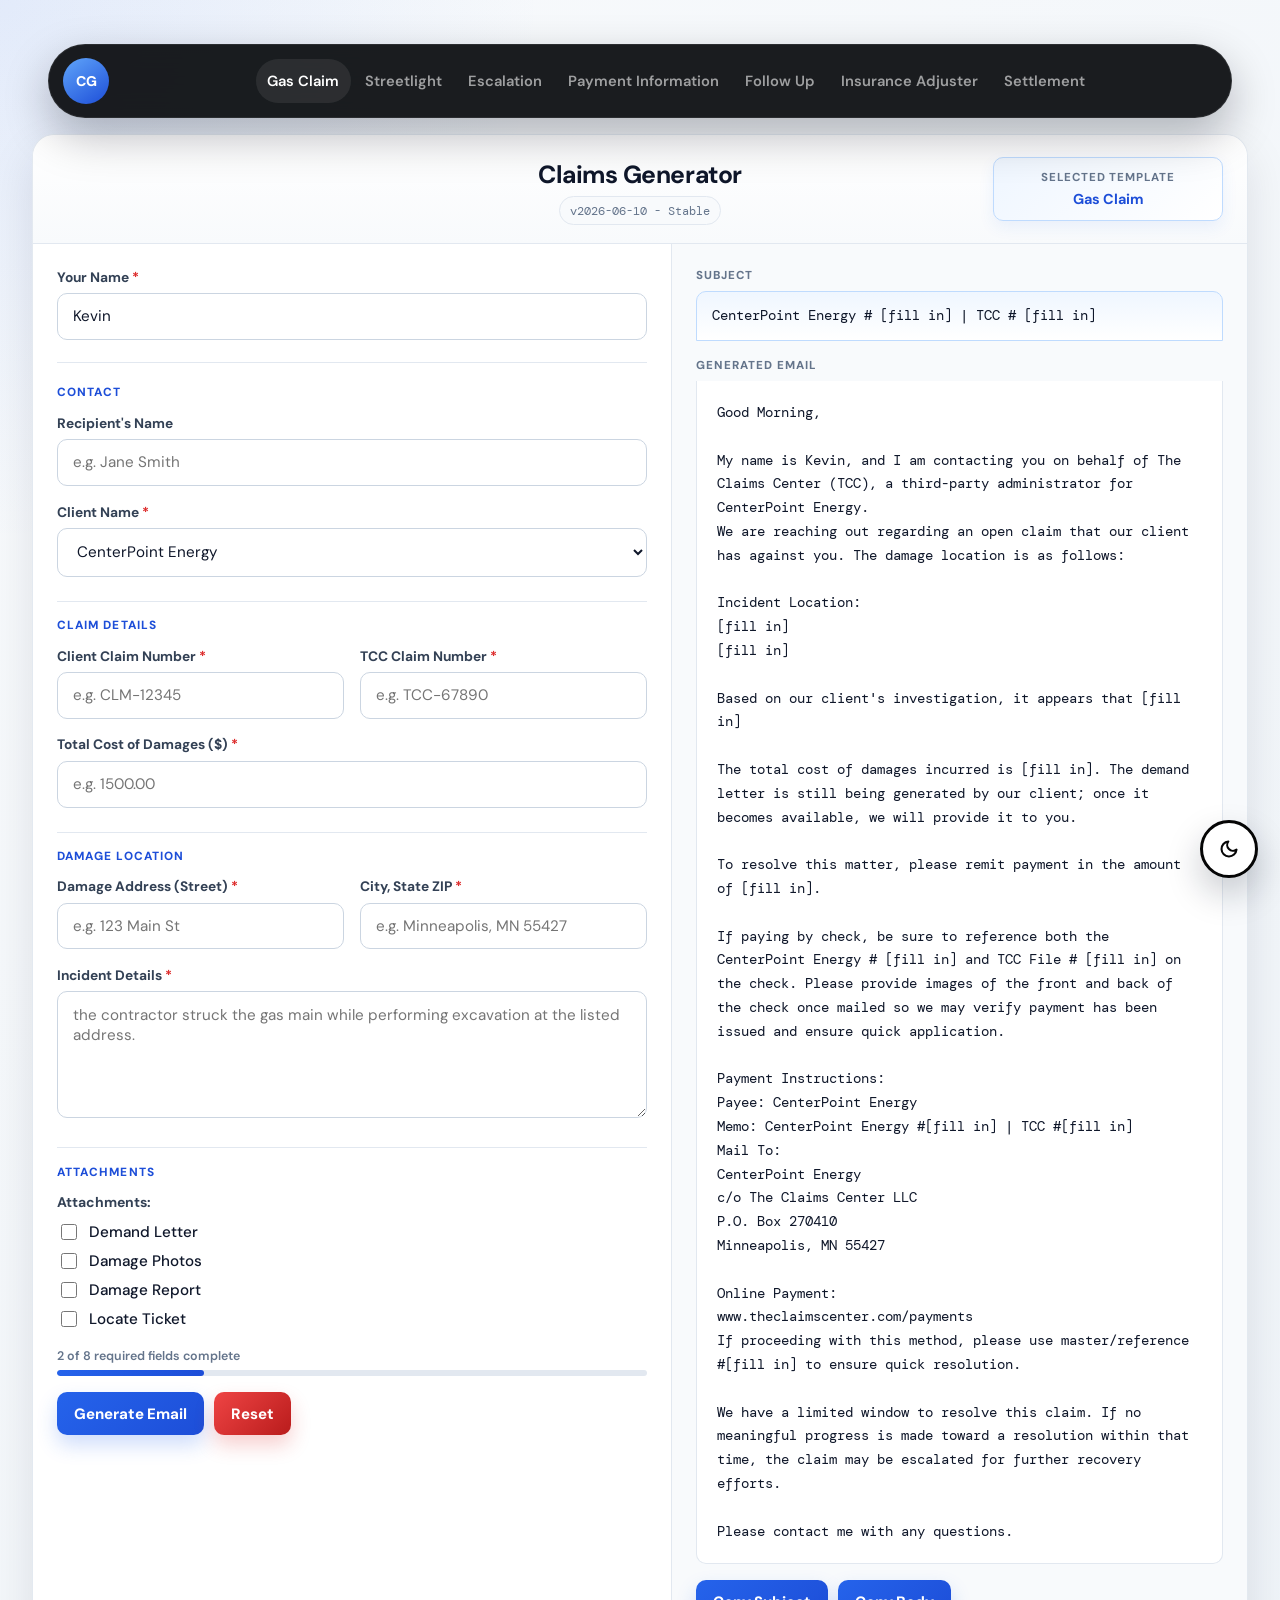
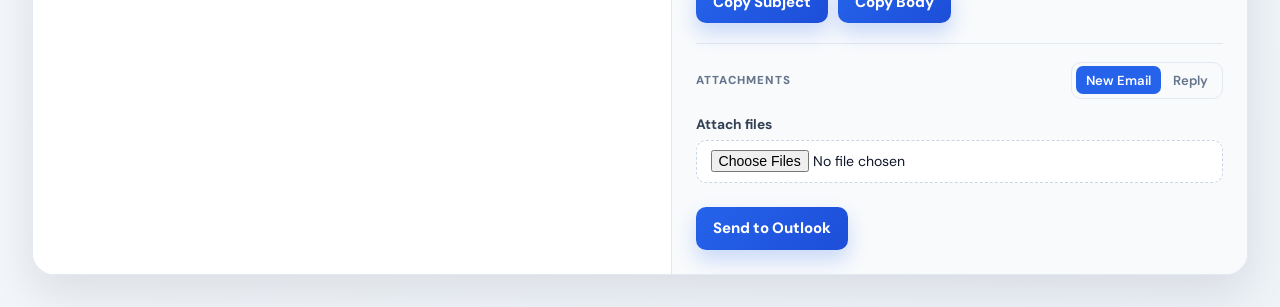
==== index.html @ bf996848 "Bump version to v2026-06-10 - Stable Co-Authored-By: Claude Sonnet 4.6 <noreply@anthropic.com>" ====
<!DOCTYPE html>
<html lang="en">
<head>
  <meta charset="UTF-8" />
  <meta name="viewport" content="width=device-width, initial-scale=1" />
  <title>Claim Generator</title>
  <link rel="preconnect" href="https://fonts.googleapis.com">
  <link rel="preconnect" href="https://fonts.gstatic.com" crossorigin>
  <link href="https://fonts.googleapis.com/css2?family=DM+Sans:wght@400;500;600;700;800&family=DM+Mono:wght@400;500&display=swap" rel="stylesheet">
  <link rel="stylesheet" href="assets/css/styles.css" />
  <link rel="stylesheet" href="assets/css/topbar.css" />
</head>
<body>
  <div class="topbar-shell">
    <header class="top-taskbar">
      <button type="button" class="topbar-brand" onclick="setClaimTypeFromShortcut('gas')" aria-label="Claims Generator home">
        <span class="brand-mark">CG</span>
      </button>
      <nav class="topbar-nav" aria-label="Primary navigation">
        <button type="button" class="active" onclick="setClaimTypeFromShortcut('gas')">Gas Claim</button>
        <button type="button" onclick="setClaimTypeFromShortcut('streetlight')">Streetlight</button>
        <button type="button" onclick="setClaimTypeFromShortcut('escalation')">Escalation</button>
        <button type="button" onclick="setClaimTypeFromShortcut('payment')">Payment Information</button>
        <button type="button" onclick="setClaimTypeFromShortcut('followup')">Follow Up</button>
        <button type="button" onclick="setClaimTypeFromShortcut('insurance')">Insurance Adjuster</button>
        <button type="button" onclick="setClaimTypeFromShortcut('settlement')">Settlement</button>
      </nav>
    </header>
  </div>

  <div class="shell topbar-layout">
    <div class="container">
      <header class="app-header app-header-centered">
        <div class="header-title-block">
          <h1>Claims Generator</h1>
          <span class="app-version" id="appVersion">v2026-06-10 - Stable</span>
        </div>
        <div class="template-cue header-template-cue" id="selectedTemplateIndicator">
          <span>Selected Template</span>
          <strong>Gas Claim</strong>
        </div>
      </header>

      <main class="workspace" id="claimWorkspace">
        <section class="form-panel">
          <select id="claimType" class="hidden-control" onchange="handleClaimTypeChange()" aria-hidden="true" tabindex="-1">
            <option value="gas">Gas Claim</option>
            <option value="streetlight">Streetlight Claim</option>
            <option value="escalation">Escalation of Claim</option>
            <option value="payment">Payment Information</option>
            <option value="followup">Follow Up</option>
            <option value="insurance">Insurance Adjuster</option>
            <option value="settlement">Settlement Calculator</option>
          </select>

          <div class="section" id="senderSection">
            <label for="senderName">Your Name <span style="color:var(--red)">*</span></label>
            <input type="text" id="senderName" placeholder="e.g. Kevin" />
            <div class="error-msg" id="err-senderName">Required</div>
          </div>

          <hr class="divider" />
          <form id="formContainer" novalidate></form>
          <div id="validationBanner"></div>

          <div id="formProgress" class="form-progress">
            <div class="form-progress-header">
              <span id="formProgressText">0 of 0 required fields complete</span>
            </div>
            <div class="form-progress-track">
              <div id="formProgressBar" class="form-progress-bar"></div>
            </div>
          </div>

          <div class="btn-row">
            <button type="button" class="btn-primary" onclick="generateEmail()">Generate Email</button>
            <button type="button" class="btn-danger" onclick="resetForm()">Reset</button>
          </div>
        </section>

        <section class="preview-panel">
          <div class="preview-sticky" id="outputSection">
            <div class="preview-label">Subject</div>
            <div id="subjectOutput" class="subject-box"><span class="empty-preview">Complete the fields to preview a subject.</span></div>

            <div class="preview-label">Generated Email</div>
            <div id="emailOutput"><span class="empty-preview">Complete the fields to preview the email body.</span></div>
            <div class="btn-row preview-actions">
              <button type="button" class="btn-primary" onclick="copySubject()">Copy Subject</button>
              <button type="button" class="btn-primary" onclick="copyEmail()">Copy Body</button>
              <span class="copy-feedback" id="copyFeedback">Copied!</span>
            </div>

            <!-- Attachments panel -->
            <div class="attachment-panel" id="attachmentPanel">
              <div class="attachment-panel-header">
                <span class="preview-label" style="margin:0">Attachments</span>
                <div class="attachment-mode-toggle" role="group" aria-label="Email mode">
                  <label class="attach-mode-label">
                    <input type="radio" name="emailMode" value="new" checked onchange="handleEmailModeChange()" />
                    New Email
                  </label>
                  <label class="attach-mode-label">
                    <input type="radio" name="emailMode" value="reply" onchange="handleEmailModeChange()" />
                    Reply
                  </label>
                </div>
              </div>

              <!-- Mode 1: New Email -->
              <div id="attachNewEmail">
                <label class="attach-file-label" for="newEmailFiles">Attach files</label>
                <input type="file" id="newEmailFiles" multiple class="attach-file-input" onchange="handleNewEmailFilesChange()" />
                <div id="newEmailFileList" class="attach-file-list" aria-live="polite"></div>
                <div class="btn-row" style="margin-top:0.85rem">
                  <button type="button" class="btn-primary" onclick="downloadEml()">Send to Outlook</button>
                </div>
              </div>

              <!-- Mode 2: Reply -->
              <div id="attachReply" style="display:none">
                <p class="attach-reply-note">Reply mode: copy the body above and paste into your Outlook reply, then attach the files below.</p>
                <label class="attach-file-label" for="replyFiles">Attach files</label>
                <input type="file" id="replyFiles" multiple class="attach-file-input" onchange="handleReplyFilesChange()" />
                <div id="replyFileList" class="attach-file-list" aria-live="polite"></div>
              </div>
            </div>
          </div>
        </section>
      </main>

      <div id="settlementMount"></div>
    </div>
  </div>

  <button type="button" id="floatingThemeToggle" class="floating-theme-toggle" onclick="toggleDarkMode()" aria-label="Toggle dark mode" title="Toggle dark mode"><svg xmlns="http://www.w3.org/2000/svg" width="20" height="20" viewBox="0 0 24 24" fill="none" stroke="currentColor" stroke-width="2.5" stroke-linecap="round" stroke-linejoin="round" aria-hidden="true"><path d="M21 12.79A9 9 0 1 1 11.21 3 7 7 0 0 0 21 12.79z"/></svg></button>

  <script src="assets/js/config.js" defer></script>
  <script src="assets/js/app.js" defer></script>
  <script src="assets/js/performance.js" defer></script>
  <script src="assets/js/navigation.js" defer></script>
  <script src="assets/js/ui.js" defer></script>
</body>
</html>
---- assets/css/styles.css ----
*, *::before, *::after { box-sizing: border-box; }

:root {
  --blue: #2563eb;
  --blue-dark: #1d4ed8;
  --blue-soft: #eff6ff;
  --blue-border: #bfdbfe;
  --ink: #0f172a;
  --muted: #64748b;
  --subtle: #94a3b8;
  --line: #e2e8f0;
  --panel: #ffffff;
  --panel-soft: #f8fafc;
  --page: #eef3f8;
  --green: #16a34a;
  --red: #dc2626;
  --red-light: #fee2e2;
  --shadow: 0 18px 45px rgba(15, 23, 42, 0.10);
  --shadow-soft: 0 8px 24px rgba(15, 23, 42, 0.07);
  --radius: 14px;
  --radius-sm: 10px;
}

body {
  font-family: 'DM Sans', sans-serif;
  background:
    radial-gradient(circle at top left, rgba(37, 99, 235, 0.10), transparent 34rem),
    linear-gradient(135deg, #f8fafc 0%, var(--page) 100%);
  color: var(--ink);
  margin: 0;
  padding: 2rem;
  min-height: 100vh;
}

.container {
  max-width: 1240px;
  margin: auto;
  background: rgba(255, 255, 255, 0.94);
  border: 1px solid rgba(226, 232, 240, 0.95);
  border-radius: 22px;
  box-shadow: var(--shadow);
  overflow: hidden;
  backdrop-filter: blur(10px);
}

.app-header {
  display: flex;
  align-items: center;
  justify-content: space-between;
  gap: 1rem;
  padding: 1.25rem 1.5rem;
  border-bottom: 1px solid var(--line);
  background: linear-gradient(180deg, #ffffff 0%, #f8fafc 100%);
}

.app-version {
  color: var(--muted);
  font-family: 'DM Mono', monospace;
  font-size: 0.75rem;
  white-space: nowrap;
  background: var(--panel-soft);
  border: 1px solid var(--line);
  border-radius: 999px;
  padding: 0.35rem 0.65rem;
}

.workspace {
  display: grid;
  grid-template-columns: minmax(0, 1fr) minmax(380px, 0.9fr);
  min-height: 680px;
}

.form-panel,
.preview-panel {
  padding: 1.5rem;
}

.form-panel {
  border-right: 1px solid var(--line);
  background: #ffffff;
}

.preview-panel {
  background: #f8fafc;
}

.preview-sticky {
  position: sticky;
  top: 1.25rem;
}

h1 {
  color: var(--ink);
  font-size: 1.55rem;
  font-weight: 700;
  margin: 0;
  letter-spacing: -0.02em;
}

h2 {
  font-size: 0.9rem;
  font-weight: 700;
  color: var(--muted);
  text-transform: uppercase;
  letter-spacing: 0.08em;
  margin: 0 0 1rem;
}

.section { margin-bottom: 1.05rem; }

.section-heading {
  border-top: 1px solid var(--line);
  color: var(--blue-dark);
  font-size: 0.74rem;
  font-weight: 800;
  letter-spacing: 0.09em;
  margin: 1.5rem 0 0.85rem;
  padding-top: 0.95rem;
  text-transform: uppercase;
}

#formContainer .section-heading:first-child,
#formContainer .template-cue + .section-heading {
  border-top: none;
  margin-top: 0;
  padding-top: 0;
}

.template-cue {
  align-items: center;
  background: linear-gradient(135deg, var(--blue-soft), #ffffff);
  border: 1px solid var(--blue-border);
  border-radius: var(--radius-sm);
  color: var(--blue-dark);
  display: flex;
  font-size: 0.9rem;
  font-weight: 700;
  justify-content: space-between;
  margin-bottom: 1.1rem;
  padding: 0.75rem 0.9rem;
  box-shadow: 0 6px 16px rgba(37, 99, 235, 0.08);
}

.template-cue span {
  color: var(--muted);
  font-size: 0.72rem;
  letter-spacing: 0.08em;
  text-transform: uppercase;
}

label {
  display: block;
  font-size: 0.86rem;
  font-weight: 700;
  color: #334155;
  margin-bottom: 0.45rem;
}

input[type="text"],
input[type="date"],
textarea,
select {
  width: 100%;
  padding: 0.78rem 0.95rem;
  border: 1px solid #cbd5e1;
  border-radius: var(--radius-sm);
  font-family: 'DM Sans', sans-serif;
  font-size: 0.95rem;
  color: var(--ink);
  background: #fff;
  transition: border-color 0.15s, box-shadow 0.15s, transform 0.15s;
  outline: none;
}

input[type="text"]:focus,
input[type="date"]:focus,
textarea:focus,
select:focus {
  border-color: var(--blue);
  box-shadow: 0 0 0 4px rgba(37, 99, 235, 0.14);
}

input.error, textarea.error, select.error {
  border-color: var(--red);
  background: var(--red-light);
}

body.dark-mode input.error,
body.dark-mode textarea.error,
body.dark-mode select.error { background: #450a0a; border-color: #991b1b; }
body.dark-mode #validationBanner { background: #450a0a; border-color: #991b1b; color: #fecaca; }

.error-msg {
  font-size: 0.8rem;
  color: var(--red);
  margin-top: 0.35rem;
  display: none;
}

textarea { resize: vertical; }

.checkbox-group p {
  font-size: 0.875rem;
  font-weight: 700;
  color: #334155;
  margin: 0 0 0.6rem;
}

.checkbox-group label,
.checkbox-inline {
  display: flex;
  align-items: center;
  gap: 0.55rem;
  font-weight: 500;
  font-size: 0.95rem;
  color: var(--ink);
  margin-bottom: 0.45rem;
  cursor: pointer;
}

.checkbox-group input[type="checkbox"],
.checkbox-inline input[type="checkbox"] {
  width: 1rem;
  height: 1rem;
  accent-color: var(--blue);
  cursor: pointer;
}

.row-2 {
  display: grid;
  grid-template-columns: 1fr 1fr;
  gap: 1rem;
}

.divider {
  border: none;
  border-top: 1px solid var(--line);
  margin: 1.35rem 0;
}

.form-progress {
  display: none;
  margin-top: 1.1rem;
}

.form-progress-header {
  display: flex;
  justify-content: space-between;
  align-items: center;
  font-size: 0.78rem;
  font-weight: 600;
  color: var(--muted);
  margin-bottom: 0.4rem;
}

.form-progress-track {
  height: 6px;
  background: var(--line);
  border-radius: 999px;
  overflow: hidden;
}

.form-progress-bar {
  height: 100%;
  width: 0%;
  border-radius: 999px;
  background: linear-gradient(90deg, var(--blue), var(--blue-dark));
  transition: width 0.3s ease, background-color 0.3s ease;
}

.form-progress-bar.complete {
  background: linear-gradient(90deg, #16a34a, #15803d);
}

body.dark-mode .form-progress-track {
  background: #1f2937;
}

.btn-row {
  display: flex;
  gap: 0.65rem;
  flex-wrap: wrap;
  margin-top: 1rem;
}

button {
  padding: 0.72rem 1.05rem;
  border-radius: var(--radius-sm);
  border: none;
  font-family: 'DM Sans', sans-serif;
  font-size: 0.94rem;
  font-weight: 800;
  cursor: pointer;
  transition: transform 0.15s, box-shadow 0.15s, background 0.15s, filter 0.15s;
}

button:hover { transform: translateY(-1px); }

.btn-primary {
  background: linear-gradient(135deg, var(--blue), var(--blue-dark));
  color: #fff;
  box-shadow: 0 10px 20px rgba(37, 99, 235, 0.22);
}

.btn-primary:hover { filter: brightness(1.04); }

.btn-secondary,
.btn-copy {
  background: #fff;
  color: var(--ink);
  border: 1px solid var(--line);
  box-shadow: var(--shadow-soft);
}

.btn-secondary:hover,
.btn-copy:hover {
  background: var(--blue-soft);
  border-color: var(--blue-border);
}

#validationBanner {
  display: none;
  background: var(--red-light);
  border: 1px solid var(--red);
  color: var(--red);
  border-radius: var(--radius-sm);
  padding: 0.85rem 1rem;
  font-size: 0.875rem;
  margin-top: 1rem;
}

#outputSection { display: block; }

.subject-box {
  background: linear-gradient(180deg, #eff6ff 0%, #ffffff 100%);
  border: 1px solid var(--blue-border);
  border-radius: var(--radius-sm) var(--radius-sm) 0 0;
  color: var(--ink);
  font-family: 'DM Mono', monospace;
  font-size: 0.86rem;
  line-height: 1.55;
  margin-bottom: 0;
  min-height: 3rem;
  padding: 0.85rem 0.95rem;
  word-break: break-word;
}

#emailOutput,
#settlementStatement {
  white-space: pre-wrap;
  background: #fff;
  border: 1px solid var(--line);
  border-top: none;
  padding: 1.25rem;
  border-radius: 0 0 var(--radius-sm) var(--radius-sm);
  font-family: 'DM Mono', monospace;
  font-size: 0.875rem;
  line-height: 1.7;
  color: var(--ink);
  min-height: 20rem;
  box-shadow: inset 0 1px 0 rgba(255,255,255,0.65);
}

#settlementStatement { min-height: 14rem; border-top: 1px solid var(--line); border-radius: var(--radius-sm); }

.preview-label {
  color: var(--muted);
  font-size: 0.72rem;
  font-weight: 800;
  letter-spacing: 0.09em;
  margin: 1.05rem 0 0.5rem;
  text-transform: uppercase;
}

.preview-label:first-child { margin-top: 0; }

.empty-preview {
  color: var(--subtle);
  font-family: 'DM Sans', sans-serif;
}

.copy-feedback {
  font-size: 0.8rem;
  color: var(--green);
  font-weight: 800;
  opacity: 0;
  transition: opacity 0.3s;
  align-self: center;
}

.copy-feedback.show { opacity: 1; }

#copyFeedback.feedback-error { background: var(--red, #ef4444); }

.ai-review-panel {
  border-top: 1px solid var(--line);
  padding: 1.5rem;
  background: #ffffff;
}

.ai-review-grid {
  display: grid;
  grid-template-columns: minmax(0, 1fr) minmax(380px, 0.95fr);
  gap: 1.25rem;
}

.helper-text {
  color: var(--muted);
  font-size: 0.91rem;
  line-height: 1.55;
  margin: 0 0 1.1rem;
}

.file-list {
  border: 1px solid var(--line);
  border-radius: var(--radius-sm);
  background: var(--panel-soft);
  min-height: 3rem;
  padding: 0.85rem;
  font-size: 0.875rem;
  color: var(--muted);
}

.file-list div { margin-bottom: 0.35rem; }

.status-box {
  display: none;
  border-radius: var(--radius-sm);
  margin-top: 0.8rem;
  padding: 0.85rem;
  font-size: 0.875rem;
  font-weight: 700;
}

.status-box.info {
  display: block;
  background: var(--blue-soft);
  border: 1px solid var(--blue-border);
  color: var(--blue-dark);
}

.status-box.error {
  display: block;
  background: var(--red-light);
  border: 1px solid var(--red);
  color: var(--red);
}

.input-symbol-wrap {
  display: flex;
  align-items: center;
  border: 1px solid #cbd5e1;
  border-radius: var(--radius-sm);
  background: #fff;
  transition: border-color 0.15s, box-shadow 0.15s;
}

.input-symbol-wrap:focus-within {
  border-color: var(--blue);
  box-shadow: 0 0 0 4px rgba(37, 99, 235, 0.14);
}

.input-symbol-wrap input[type="text"] {
  background: transparent !important;
  border: none !important;
  border-radius: 0;
  box-shadow: none !important;
  flex: 1 1 0;
  min-width: 0;
  outline: none;
  padding: 0.78rem 0.55rem;
  transition: none;
}

.input-symbol-wrap input[type="text"]:focus {
  border-color: transparent;
  box-shadow: none;
}

.input-prefix,
.input-suffix {
  color: var(--muted);
  font-family: 'DM Sans', sans-serif;
  font-size: 0.95rem;
  font-weight: 700;
  line-height: 1;
  user-select: none;
  white-space: nowrap;
}

.input-prefix {
  padding: 0.78rem 0 0.78rem 0.95rem;
}

.input-suffix {
  padding: 0.78rem 0.95rem 0.78rem 0;
}

body.dark-mode .input-symbol-wrap {
  background: #111827;
  border-color: #334155;
  color: #ffffff;
}

body.dark-mode .input-symbol-wrap input[type="text"] {
  background: transparent !important;
  color: #ffffff;
}

body.dark-mode .input-prefix,
body.dark-mode .input-suffix {
  color: #d1d5db;
}

/* ── Attachments Panel ─────────────────────────────────────────── */

.attachment-panel {
  margin-top: 1.25rem;
  border-top: 1px solid var(--line);
  padding-top: 1.1rem;
}

.attachment-panel-header {
  display: flex;
  align-items: center;
  justify-content: space-between;
  margin-bottom: 1rem;
  gap: 0.75rem;
  flex-wrap: wrap;
}

.attachment-mode-toggle {
  display: flex;
  gap: 0.1rem;
  background: var(--panel-soft);
  border: 1px solid var(--line);
  border-radius: var(--radius-sm);
  padding: 0.2rem;
}

.attach-mode-label {
  display: flex;
  align-items: center;
  gap: 0.4rem;
  font-size: 0.82rem;
  font-weight: 600;
  color: var(--muted);
  cursor: pointer;
  padding: 0.35rem 0.65rem;
  border-radius: 7px;
  margin: 0;
  transition: background 0.15s, color 0.15s;
  white-space: nowrap;
}

.attach-mode-label:has(input:checked) {
  background: var(--blue);
  color: #fff;
}

.attach-mode-label input[type="radio"] {
  display: none;
}

.attach-file-label {
  display: block;
  font-size: 0.86rem;
  font-weight: 700;
  color: #334155;
  margin-bottom: 0.45rem;
}

.attach-file-input {
  display: block;
  width: 100%;
  font-family: 'DM Sans', sans-serif;
  font-size: 0.88rem;
  color: var(--ink);
  border: 1px dashed #cbd5e1;
  border-radius: var(--radius-sm);
  padding: 0.6rem 0.85rem;
  background: #ffffff;
  cursor: pointer;
  transition: border-color 0.15s, background 0.15s;
}

.attach-file-input:hover,
.attach-file-input:focus {
  border-color: var(--blue);
  background: var(--blue-soft);
  outline: none;
}

.attach-file-list {
  margin-top: 0.65rem;
  display: flex;
  flex-direction: column;
  gap: 0.35rem;
}

.attach-file-item {
  display: flex;
  align-items: center;
  gap: 0.55rem;
  font-size: 0.875rem;
  color: var(--ink);
  background: var(--panel-soft);
  border: 1px solid var(--line);
  border-radius: 7px;
  padding: 0.4rem 0.7rem;
}

.attach-file-item input[type="checkbox"] {
  width: 1rem;
  height: 1rem;
  accent-color: var(--blue);
  cursor: pointer;
  flex-shrink: 0;
}

.attach-file-item span {
  word-break: break-all;
}

.attach-reply-note {
  font-size: 0.83rem;
  color: var(--muted);
  background: var(--blue-soft);
  border: 1px solid var(--blue-border);
  border-radius: var(--radius-sm);
  padding: 0.65rem 0.85rem;
  margin: 0 0 0.85rem;
  line-height: 1.5;
}

.attach-delete-btn {
  margin-left: auto;
  flex-shrink: 0;
  background: none;
  border: none;
  border-radius: 4px;
  color: var(--subtle);
  cursor: pointer;
  font-size: 1rem;
  font-weight: 700;
  line-height: 1;
  padding: 0.1rem 0.3rem;
  transition: color 0.15s, background 0.15s;
  transform: none;
  box-shadow: none;
}

.attach-delete-btn:hover {
  color: var(--red);
  background: var(--red-light);
  transform: none;
}

/* dark mode */
body.dark-mode .attachment-panel {
  border-top-color: #334155;
}

body.dark-mode .attachment-mode-toggle {
  background: #1e293b;
  border-color: #334155;
}

body.dark-mode .attach-mode-label {
  color: #94a3b8;
}

body.dark-mode .attach-mode-label:has(input:checked) {
  background: var(--blue);
  color: #fff;
}

body.dark-mode .attach-file-label { color: #e2e8f0; }

body.dark-mode .attach-file-input {
  background: #111827;
  border-color: #334155;
  color: #f1f5f9;
}

body.dark-mode .attach-file-input:hover,
body.dark-mode .attach-file-input:focus {
  border-color: var(--blue);
  background: #1e293b;
}

body.dark-mode .attach-file-item {
  background: #1e293b;
  border-color: #334155;
  color: #f1f5f9;
}

body.dark-mode .attach-reply-note {
  background: #1e3a5f;
  border-color: #2563eb;
  color: #93c5fd;
}

body.dark-mode .attach-delete-btn {
  color: #64748b;
}

body.dark-mode .attach-delete-btn:hover {
  color: #fca5a5;
  background: rgba(220, 38, 38, 0.2);
}

@media (max-width: 900px) {
  body { padding: 1rem; }
  .app-header {
    align-items: flex-start;
    flex-direction: column;
  }
  .workspace, .ai-review-grid { grid-template-columns: 1fr; }
  .form-panel { border-right: none; border-bottom: 1px solid var(--line); }
  .preview-sticky { position: static; }
}

@media (max-width: 560px) {
  body { padding: 0; }
  .container { border-radius: 0; min-height: 100vh; }
  .form-panel,
  .preview-panel,
  .ai-review-panel,
  .app-header { padding: 1rem; }
  .row-2 { grid-template-columns: 1fr; }
  #emailOutput { min-height: 14rem; padding: 1rem; }
  .preview-actions {
    position: sticky;
    bottom: 0;
    z-index: 2;
    margin: 1rem -1rem 0;
    padding: 0.75rem 1rem;
    background: rgba(248, 250, 252, 0.96);
    border-top: 1px solid var(--line);
  }
  .preview-actions button { flex: 1 1 8rem; }
  body.dark-mode .preview-actions {
    background: rgba(11, 17, 32, 0.96);
  }
}
---- assets/css/topbar.css ----
.topbar-shell {
  position: sticky;
  top: 0;
  z-index: 20;
  padding: 0.75rem 1rem 0;
}

.top-taskbar {
  align-items: center;
  background: rgba(12, 14, 18, 0.94);
  border: 1px solid rgba(255, 255, 255, 0.08);
  border-radius: 999px;
  box-shadow: 0 18px 45px rgba(2, 6, 23, 0.28);
  display: flex;
  gap: 1rem;
  justify-content: space-between;
  margin: 0 auto;
  max-width: 1320px;
  min-height: 74px;
  padding: 0.7rem 0.9rem;
  backdrop-filter: blur(14px);
}

.topbar-brand {
  align-items: center;
  background: transparent;
  border: none;
  display: flex;
  flex: 0 0 auto;
  padding: 0;
  margin-right: 0.6rem;
}

.topbar-brand .brand-mark,
.brand-mark {
  align-items: center;
  background: linear-gradient(145deg, #60a5fa, #1d4ed8);
  border-radius: 999px;
  color: #fff;
  display: inline-flex;
  font-size: 0.88rem;
  font-weight: 800;
  height: 46px;
  justify-content: center;
  letter-spacing: -0.04em;
  min-width: 46px;
  width: 46px;
}

.topbar-nav {
  align-items: center;
  display: flex;
  flex: 1 1 auto;
  gap: 0.18rem;
  justify-content: center;
  min-width: 0;
  overflow-x: auto;
  scrollbar-width: none;
}

.topbar-nav::-webkit-scrollbar { display: none; }

.topbar-nav button,
.topbar-link {
  background: transparent;
  border: none;
  border-radius: 999px;
  box-shadow: none;
  color: rgba(255, 255, 255, 0.58);
  font-size: 0.92rem;
  font-weight: 600;
  padding: 0.72rem 0.72rem;
  white-space: nowrap;
}

.topbar-nav button:hover,
.topbar-link:hover,
.topbar-nav button.active {
  background: rgba(255, 255, 255, 0.08);
  color: #fff;
  transform: none;
}

.topbar-actions {
  align-items: center;
  display: flex;
  flex: 0 0 auto;
  gap: 0.45rem;
  margin-left: 0.6rem;
}

.topbar-cta {
  background: #ffffff;
  border: 1px solid rgba(255, 255, 255, 0.72);
  border-radius: 999px;
  box-shadow: 0 12px 28px rgba(255, 255, 255, 0.14);
  color: #111827;
  font-size: 0.92rem;
  font-weight: 700;
  padding: 0.82rem 1rem;
  white-space: nowrap;
}

.topbar-cta:hover {
  background: #f8fafc;
  transform: none;
}

.topbar-layout {
  display: block;
  padding-top: 1rem;
}

.topbar-layout .container {
  max-width: 1240px;
}

.topbar-layout .app-header {
  border-radius: 22px 22px 0 0;
}

.floating-theme-toggle {
  align-items: center;
  background: #ffffff;
  border: 3px solid #050505;
  border-radius: 999px;
  bottom: 1.35rem;
  box-shadow: 0 16px 35px rgba(15, 23, 42, 0.22);
  color: #050505;
  display: inline-flex;
  font-size: 1.45rem;
  height: 3.65rem;
  justify-content: center;
  padding: 0;
  position: fixed;
  right: 1.35rem;
  width: 3.65rem;
  z-index: 50;
}

.floating-theme-toggle:hover {
  transform: translateY(-2px) scale(1.03);
}

@keyframes theme-icon-in {
  from { transform: rotate(-40deg) scale(0.7); opacity: 0; }
  to   { transform: rotate(0deg)   scale(1);   opacity: 1; }
}

.floating-theme-toggle svg {
  display: block;
  animation: theme-icon-in 0.22s cubic-bezier(0.34, 1.56, 0.64, 1);
}

body.dark-mode {
  background: radial-gradient(circle at top left, rgba(96, 165, 250, 0.12), transparent 34rem), linear-gradient(135deg, #020617 0%, #0f172a 100%);
  color: #ffffff;
}

body.dark-mode .top-taskbar {
  background: rgba(3, 7, 18, 0.96);
}

body.dark-mode .container,
body.dark-mode .form-panel,
body.dark-mode .ai-review-panel {
  background: rgba(15, 23, 42, 0.96);
  border-color: #1f2937;
}

body.dark-mode .app-header {
  background: linear-gradient(180deg, #0f172a 0%, #111827 100%);
  border-color: #1f2937;
}

body.dark-mode .preview-panel {
  background: #0b1120;
}

body.dark-mode h1,
body.dark-mode h2,
body.dark-mode label,
body.dark-mode .checkbox-inline,
body.dark-mode .checkbox-group label,
body.dark-mode .checkbox-group p {
  color: #ffffff;
}

body.dark-mode .app-version,
body.dark-mode .helper-text,
body.dark-mode .preview-label,
body.dark-mode .empty-preview {
  color: #ffffff;
}

body.dark-mode input[type="text"],
body.dark-mode input[type="date"],
body.dark-mode textarea,
body.dark-mode select {
  background: #111827;
  border-color: #334155;
  color: #ffffff;
}

body.dark-mode input[type="text"]::placeholder,
body.dark-mode textarea::placeholder {
  color: #d1d5db;
}

body.dark-mode .subject-box,
body.dark-mode #emailOutput,
body.dark-mode #settlementStatement {
  background: #111827;
  border-color: #334155;
  color: #ffffff;
  box-shadow: none;
}

body.dark-mode .btn-copy,
body.dark-mode .btn-secondary {
  background: #111827;
  border-color: #334155;
  color: #ffffff;
}

body.dark-mode .btn-copy:hover,
body.dark-mode .btn-secondary:hover {
  background: #172554;
  border-color: #1d4ed8;
}

body.dark-mode .divider,
body.dark-mode .form-panel,
body.dark-mode .preview-actions {
  border-color: #1f2937;
}

body.dark-mode .template-cue {
  background: #111827;
  border-color: #334155;
  color: #93c5fd;
}

body.dark-mode .status-box.error {
  background: #450a0a;
  border-color: #991b1b;
  color: #fecaca;
}

body.dark-mode .floating-theme-toggle {
  background: #050505;
  border-color: #ffffff;
  color: #ffffff;
}

/* Beta 25 UI refinements */
.hidden-control {
  display: none !important;
}

.app-header-centered {
  position: relative;
  display: grid;
  grid-template-columns: 1fr auto 1fr;
  align-items: center;
  padding: 1.35rem 1.5rem;
}

.header-title-block {
  grid-column: 2;
  text-align: center;
}

.header-title-block h1 {
  margin-bottom: 0.45rem;
}

.header-template-cue {
  grid-column: 3;
  justify-self: end;
  min-width: 230px;
  margin: 0;
  flex-direction: column;
  justify-content: center;
  align-items: center;
  gap: 0.35rem;
  text-align: center;
}

.header-template-cue span,
.header-template-cue strong {
  display: block;
  width: 100%;
  text-align: center;
}

#formContainer > .template-cue {
  display: none;
}

.btn-danger {
  background: linear-gradient(135deg, #ef4444, #b91c1c);
  color: #ffffff;
  box-shadow: 0 10px 20px rgba(220, 38, 38, 0.22);
}

.btn-danger:hover {
  filter: brightness(1.04);
}

.preview-actions .btn-primary {
  box-shadow: 0 10px 20px rgba(37, 99, 235, 0.22);
}

body.dark-mode .app-version {
  background: linear-gradient(145deg, #60a5fa, #1d4ed8);
  border-color: #60a5fa;
  color: #ffffff;
}

body.dark-mode .header-template-cue {
  background: linear-gradient(145deg, #60a5fa, #1d4ed8);
  border-color: #60a5fa;
  color: #ffffff;
}

body.dark-mode .header-template-cue span,
body.dark-mode .header-template-cue strong {
  color: #ffffff;
}

body.dark-mode .preview-actions {
  background: transparent;
}

body.dark-mode .btn-danger {
  background: linear-gradient(135deg, #ef4444, #991b1b);
  color: #ffffff;
}

@media (max-width: 980px) {
  .top-taskbar {
    align-items: stretch;
    border-radius: 28px;
    flex-direction: column;
    padding: 0.85rem;
  }

  .topbar-nav {
    justify-content: flex-start;
    overflow-x: auto;
    padding-bottom: 0.15rem;
  }

  .topbar-actions {
    justify-content: space-between;
    margin-left: 0;
  }

  .topbar-cta,
  .topbar-link {
    flex: 1;
  }

  .app-header-centered {
    grid-template-columns: 1fr;
    gap: 1rem;
  }

  .header-title-block,
  .header-template-cue {
    grid-column: 1;
    justify-self: center;
  }
}

@media (max-width: 560px) {
  .topbar-shell {
    padding: 0.5rem;
  }

  .top-taskbar {
    border-radius: 22px;
    min-height: auto;
  }

  .topbar-nav button,
  .topbar-link,
  .topbar-cta {
    font-size: 0.9rem;
    padding: 0.72rem 0.85rem;
  }

  .topbar-brand .brand-mark,
  .brand-mark {
    height: 40px;
    min-width: 40px;
    width: 40px;
  }

  .floating-theme-toggle {
    bottom: 1rem;
    right: 1rem;
    height: 3.2rem;
    width: 3.2rem;
    font-size: 1.25rem;
  }

  .header-template-cue {
    width: 100%;
    min-width: 0;
  }
}
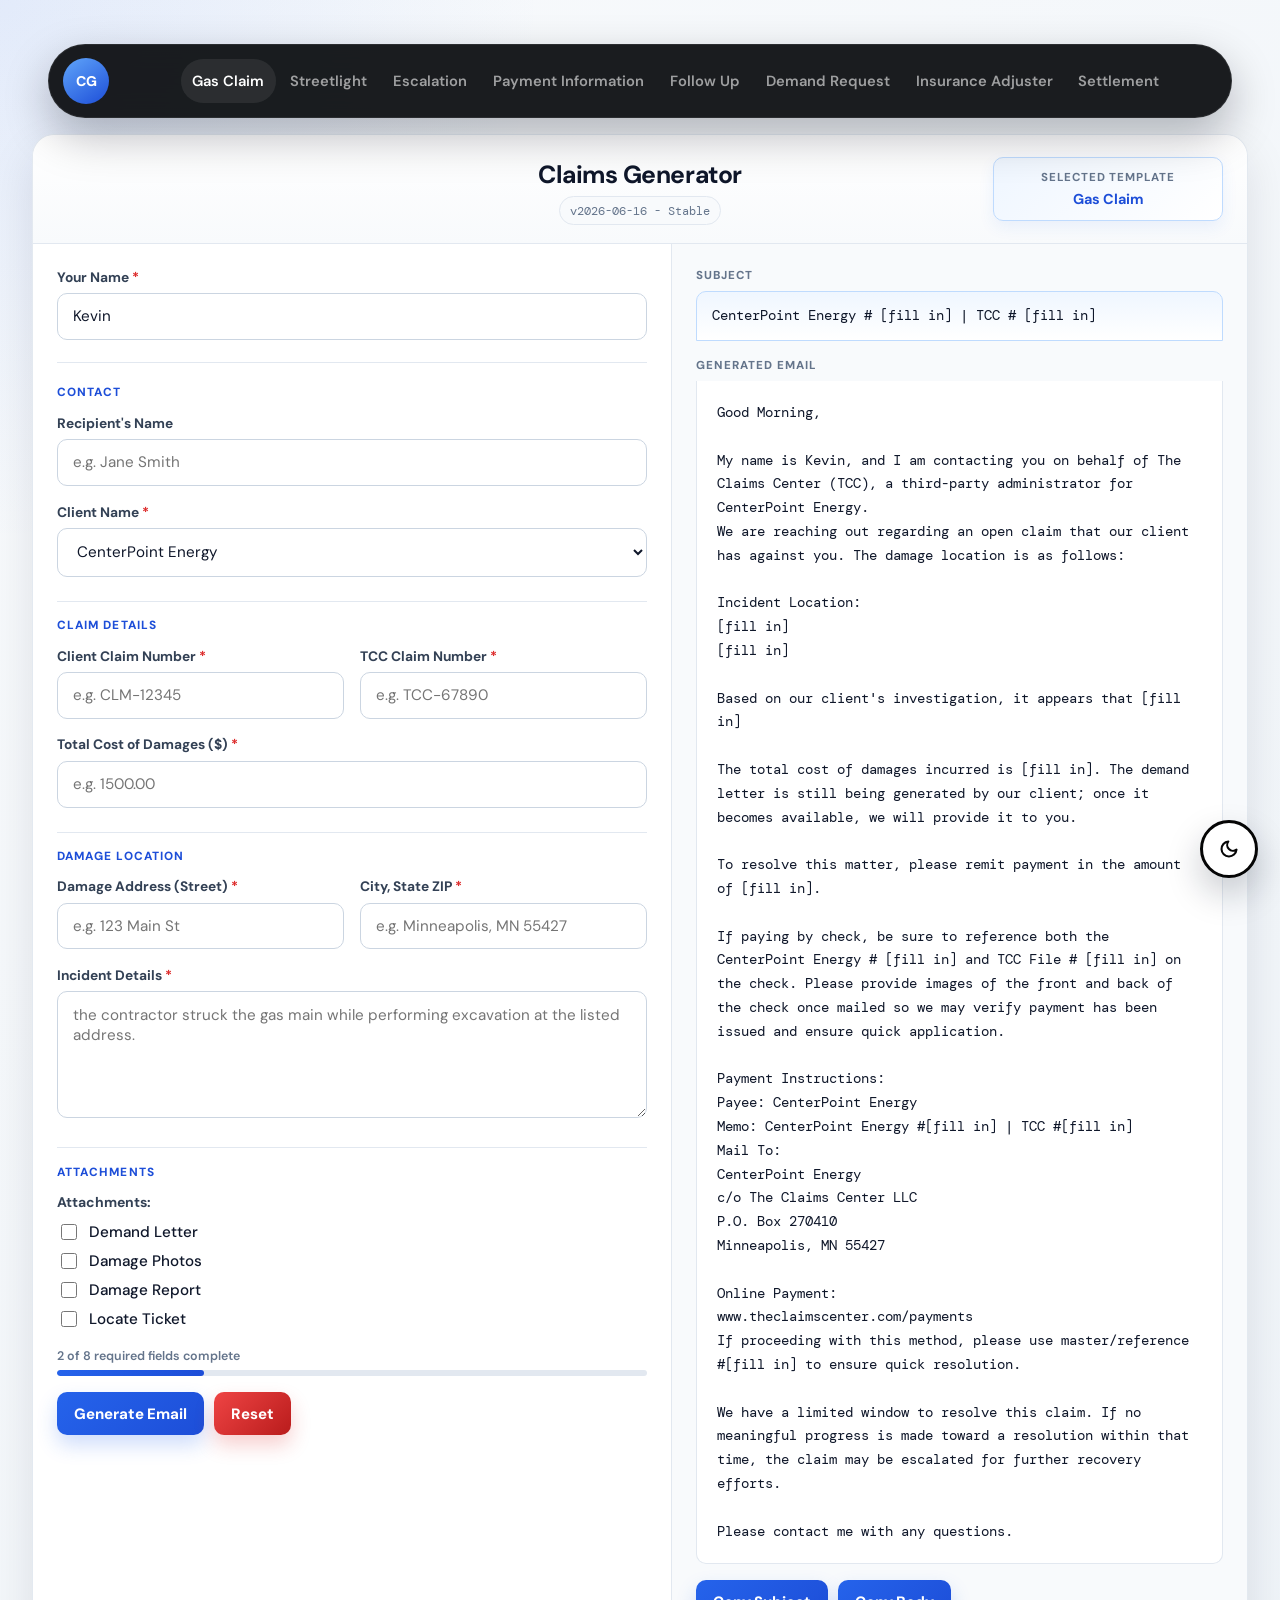
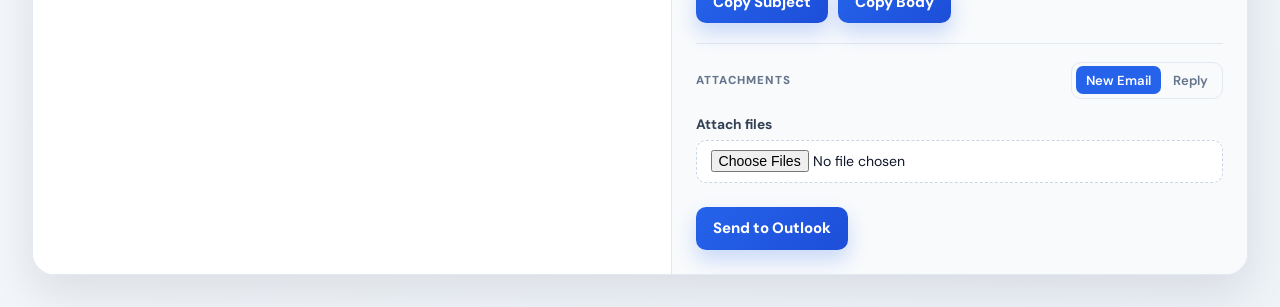
==== commit b647ff28: "v2026-06-16 — Add Demand Request template Adds a new internal Demand Request template for requesting" ====
--- a/index.html
+++ b/index.html
@@ -22,6 +22,7 @@
         <button type="button" onclick="setClaimTypeFromShortcut('escalation')">Escalation</button>
         <button type="button" onclick="setClaimTypeFromShortcut('payment')">Payment Information</button>
         <button type="button" onclick="setClaimTypeFromShortcut('followup')">Follow Up</button>
+        <button type="button" onclick="setClaimTypeFromShortcut('demand')">Demand Request</button>
         <button type="button" onclick="setClaimTypeFromShortcut('insurance')">Insurance Adjuster</button>
         <button type="button" onclick="setClaimTypeFromShortcut('settlement')">Settlement</button>
       </nav>
@@ -49,6 +50,7 @@
             <option value="escalation">Escalation of Claim</option>
             <option value="payment">Payment Information</option>
             <option value="followup">Follow Up</option>
+            <option value="demand">Demand Request</option>
             <option value="insurance">Insurance Adjuster</option>
             <option value="settlement">Settlement Calculator</option>
           </select>
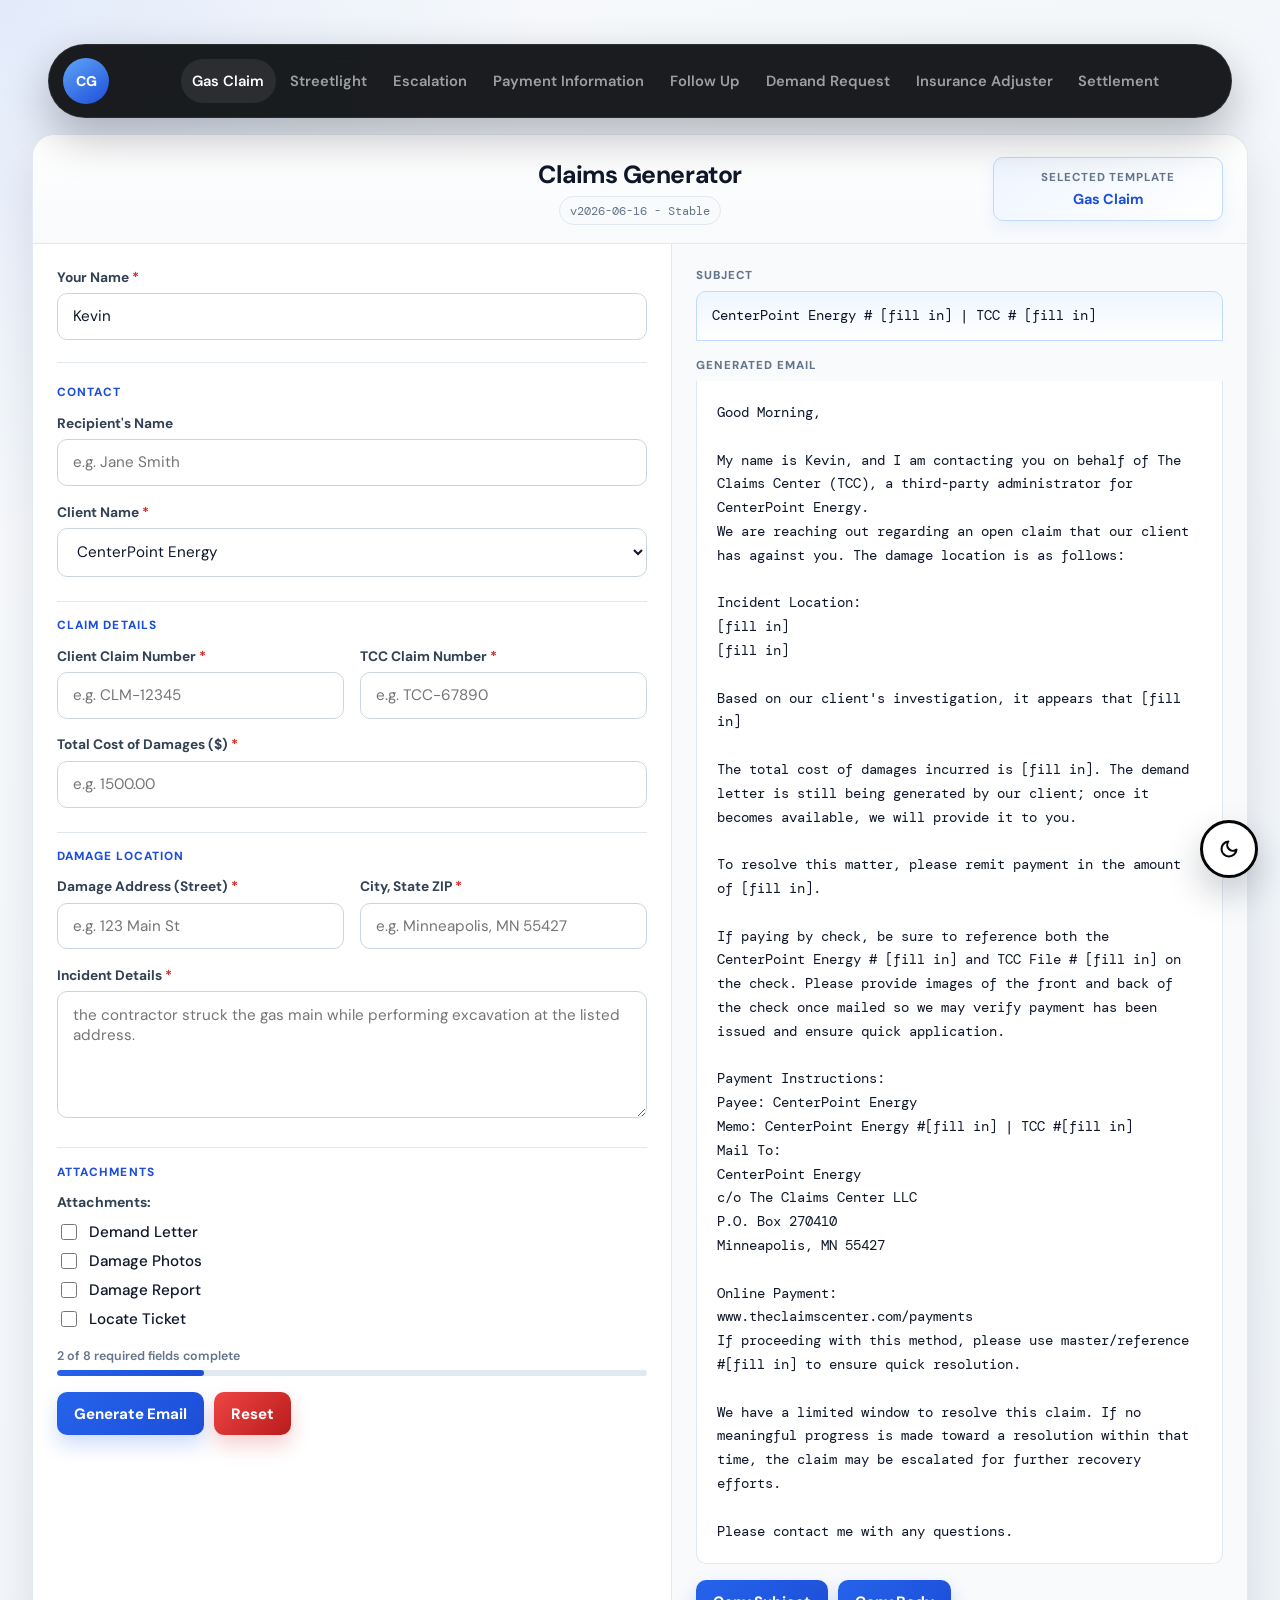
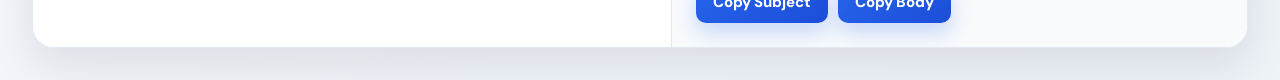
==== commit 1da3b300: "Remove Attach Files / Send to Outlook feature; fix post-removal crash and stale DOM cache - Removed " ====
--- a/index.html
+++ b/index.html
@@ -93,40 +93,6 @@
               <span class="copy-feedback" id="copyFeedback">Copied!</span>
             </div>
 
-            <!-- Attachments panel -->
-            <div class="attachment-panel" id="attachmentPanel">
-              <div class="attachment-panel-header">
-                <span class="preview-label" style="margin:0">Attachments</span>
-                <div class="attachment-mode-toggle" role="group" aria-label="Email mode">
-                  <label class="attach-mode-label">
-                    <input type="radio" name="emailMode" value="new" checked onchange="handleEmailModeChange()" />
-                    New Email
-                  </label>
-                  <label class="attach-mode-label">
-                    <input type="radio" name="emailMode" value="reply" onchange="handleEmailModeChange()" />
-                    Reply
-                  </label>
-                </div>
-              </div>
-
-              <!-- Mode 1: New Email -->
-              <div id="attachNewEmail">
-                <label class="attach-file-label" for="newEmailFiles">Attach files</label>
-                <input type="file" id="newEmailFiles" multiple class="attach-file-input" onchange="handleNewEmailFilesChange()" />
-                <div id="newEmailFileList" class="attach-file-list" aria-live="polite"></div>
-                <div class="btn-row" style="margin-top:0.85rem">
-                  <button type="button" class="btn-primary" onclick="downloadEml()">Send to Outlook</button>
-                </div>
-              </div>
-
-              <!-- Mode 2: Reply -->
-              <div id="attachReply" style="display:none">
-                <p class="attach-reply-note">Reply mode: copy the body above and paste into your Outlook reply, then attach the files below.</p>
-                <label class="attach-file-label" for="replyFiles">Attach files</label>
-                <input type="file" id="replyFiles" multiple class="attach-file-input" onchange="handleReplyFilesChange()" />
-                <div id="replyFileList" class="attach-file-list" aria-live="polite"></div>
-              </div>
-            </div>
           </div>
         </section>
       </main>
--- a/assets/css/styles.css
+++ b/assets/css/styles.css
@@ -512,203 +512,6 @@
   color: #d1d5db;
 }
 
-/* ── Attachments Panel ─────────────────────────────────────────── */
-
-.attachment-panel {
-  margin-top: 1.25rem;
-  border-top: 1px solid var(--line);
-  padding-top: 1.1rem;
-}
-
-.attachment-panel-header {
-  display: flex;
-  align-items: center;
-  justify-content: space-between;
-  margin-bottom: 1rem;
-  gap: 0.75rem;
-  flex-wrap: wrap;
-}
-
-.attachment-mode-toggle {
-  display: flex;
-  gap: 0.1rem;
-  background: var(--panel-soft);
-  border: 1px solid var(--line);
-  border-radius: var(--radius-sm);
-  padding: 0.2rem;
-}
-
-.attach-mode-label {
-  display: flex;
-  align-items: center;
-  gap: 0.4rem;
-  font-size: 0.82rem;
-  font-weight: 600;
-  color: var(--muted);
-  cursor: pointer;
-  padding: 0.35rem 0.65rem;
-  border-radius: 7px;
-  margin: 0;
-  transition: background 0.15s, color 0.15s;
-  white-space: nowrap;
-}
-
-.attach-mode-label:has(input:checked) {
-  background: var(--blue);
-  color: #fff;
-}
-
-.attach-mode-label input[type="radio"] {
-  display: none;
-}
-
-.attach-file-label {
-  display: block;
-  font-size: 0.86rem;
-  font-weight: 700;
-  color: #334155;
-  margin-bottom: 0.45rem;
-}
-
-.attach-file-input {
-  display: block;
-  width: 100%;
-  font-family: 'DM Sans', sans-serif;
-  font-size: 0.88rem;
-  color: var(--ink);
-  border: 1px dashed #cbd5e1;
-  border-radius: var(--radius-sm);
-  padding: 0.6rem 0.85rem;
-  background: #ffffff;
-  cursor: pointer;
-  transition: border-color 0.15s, background 0.15s;
-}
-
-.attach-file-input:hover,
-.attach-file-input:focus {
-  border-color: var(--blue);
-  background: var(--blue-soft);
-  outline: none;
-}
-
-.attach-file-list {
-  margin-top: 0.65rem;
-  display: flex;
-  flex-direction: column;
-  gap: 0.35rem;
-}
-
-.attach-file-item {
-  display: flex;
-  align-items: center;
-  gap: 0.55rem;
-  font-size: 0.875rem;
-  color: var(--ink);
-  background: var(--panel-soft);
-  border: 1px solid var(--line);
-  border-radius: 7px;
-  padding: 0.4rem 0.7rem;
-}
-
-.attach-file-item input[type="checkbox"] {
-  width: 1rem;
-  height: 1rem;
-  accent-color: var(--blue);
-  cursor: pointer;
-  flex-shrink: 0;
-}
-
-.attach-file-item span {
-  word-break: break-all;
-}
-
-.attach-reply-note {
-  font-size: 0.83rem;
-  color: var(--muted);
-  background: var(--blue-soft);
-  border: 1px solid var(--blue-border);
-  border-radius: var(--radius-sm);
-  padding: 0.65rem 0.85rem;
-  margin: 0 0 0.85rem;
-  line-height: 1.5;
-}
-
-.attach-delete-btn {
-  margin-left: auto;
-  flex-shrink: 0;
-  background: none;
-  border: none;
-  border-radius: 4px;
-  color: var(--subtle);
-  cursor: pointer;
-  font-size: 1rem;
-  font-weight: 700;
-  line-height: 1;
-  padding: 0.1rem 0.3rem;
-  transition: color 0.15s, background 0.15s;
-  transform: none;
-  box-shadow: none;
-}
-
-.attach-delete-btn:hover {
-  color: var(--red);
-  background: var(--red-light);
-  transform: none;
-}
-
-/* dark mode */
-body.dark-mode .attachment-panel {
-  border-top-color: #334155;
-}
-
-body.dark-mode .attachment-mode-toggle {
-  background: #1e293b;
-  border-color: #334155;
-}
-
-body.dark-mode .attach-mode-label {
-  color: #94a3b8;
-}
-
-body.dark-mode .attach-mode-label:has(input:checked) {
-  background: var(--blue);
-  color: #fff;
-}
-
-body.dark-mode .attach-file-label { color: #e2e8f0; }
-
-body.dark-mode .attach-file-input {
-  background: #111827;
-  border-color: #334155;
-  color: #f1f5f9;
-}
-
-body.dark-mode .attach-file-input:hover,
-body.dark-mode .attach-file-input:focus {
-  border-color: var(--blue);
-  background: #1e293b;
-}
-
-body.dark-mode .attach-file-item {
-  background: #1e293b;
-  border-color: #334155;
-  color: #f1f5f9;
-}
-
-body.dark-mode .attach-reply-note {
-  background: #1e3a5f;
-  border-color: #2563eb;
-  color: #93c5fd;
-}
-
-body.dark-mode .attach-delete-btn {
-  color: #64748b;
-}
-
-body.dark-mode .attach-delete-btn:hover {
-  color: #fca5a5;
-  background: rgba(220, 38, 38, 0.2);
-}
 
 @media (max-width: 900px) {
   body { padding: 1rem; }
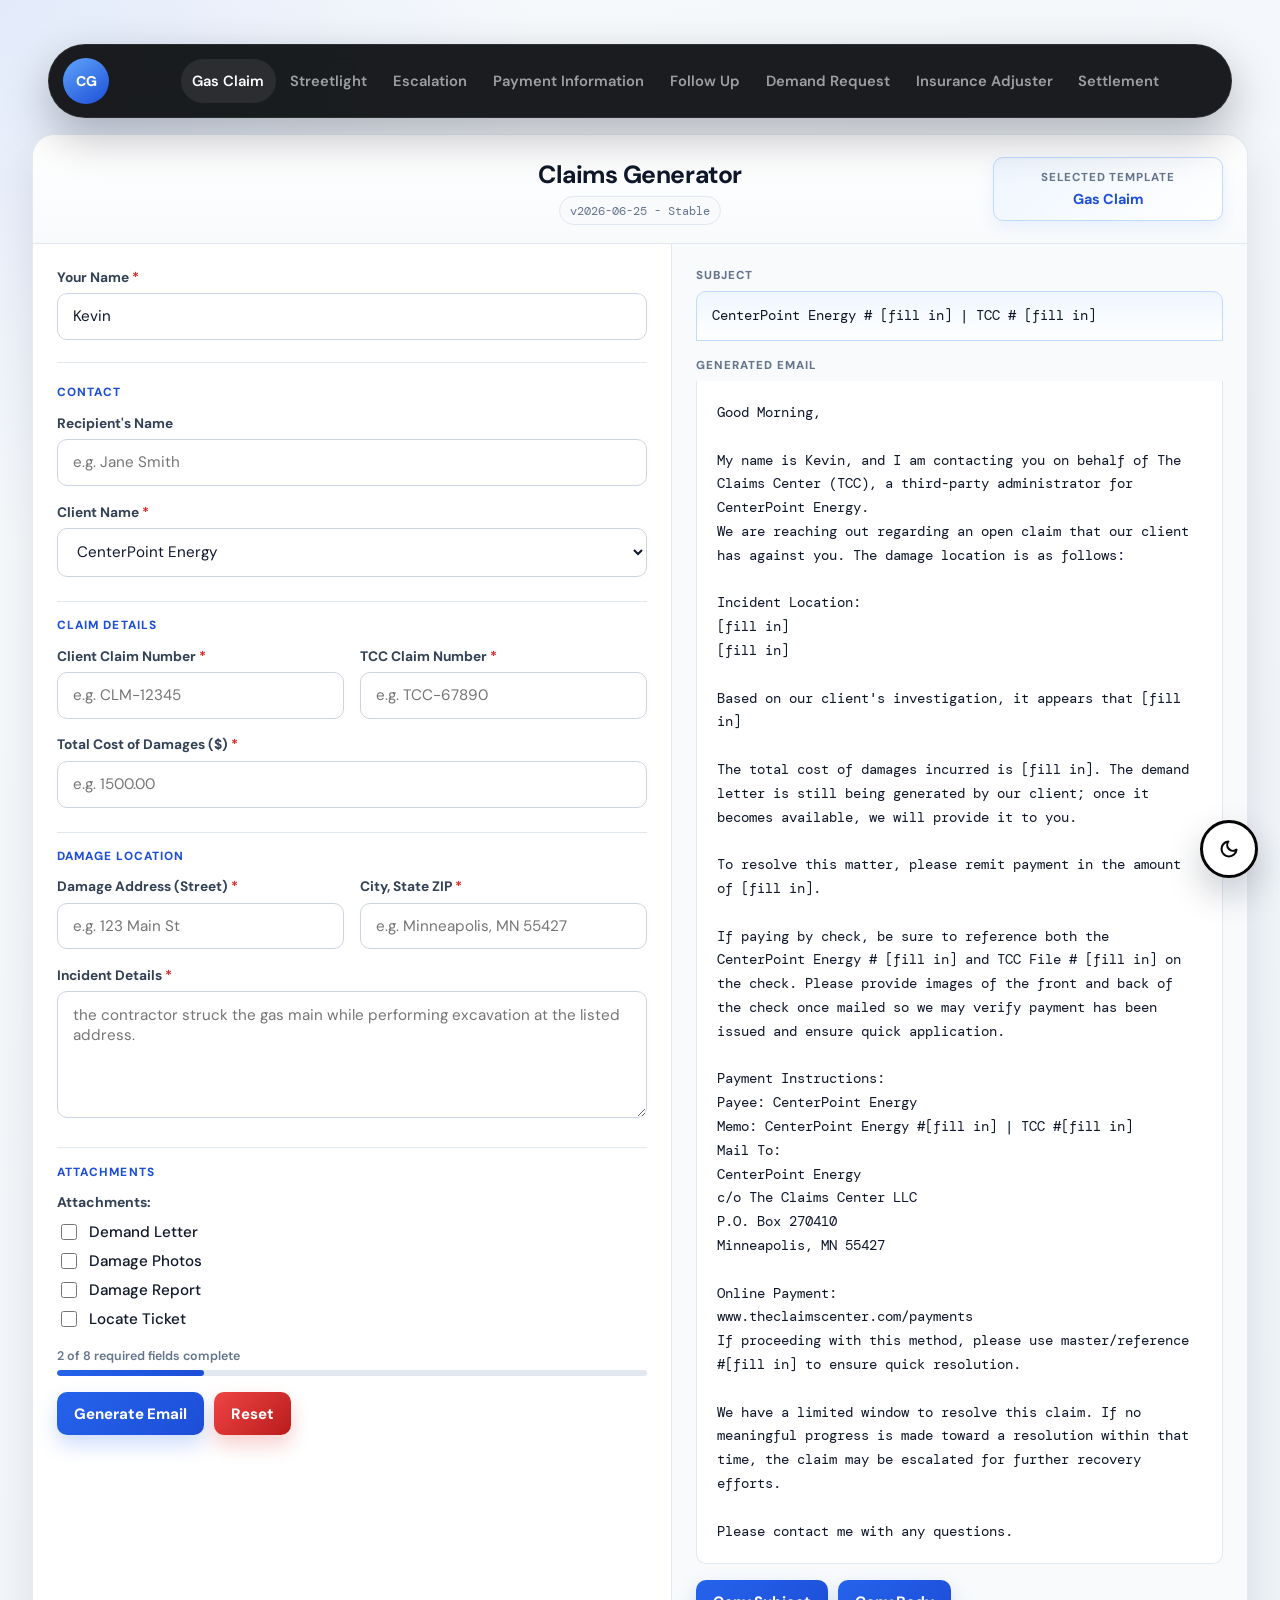
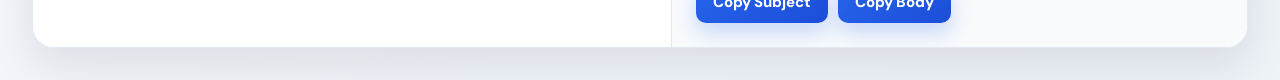
==== commit 7c60ffd1: "Bump version to v2026-06-25 - Stable Co-Authored-By: Claude Sonnet 4.6 <noreply@anthropic.com>" ====
--- a/index.html
+++ b/index.html
@@ -34,7 +34,7 @@
       <header class="app-header app-header-centered">
         <div class="header-title-block">
           <h1>Claims Generator</h1>
-          <span class="app-version" id="appVersion">v2026-06-10 - Stable</span>
+          <span class="app-version" id="appVersion">v2026-06-25 - Stable</span>
         </div>
         <div class="template-cue header-template-cue" id="selectedTemplateIndicator">
           <span>Selected Template</span>
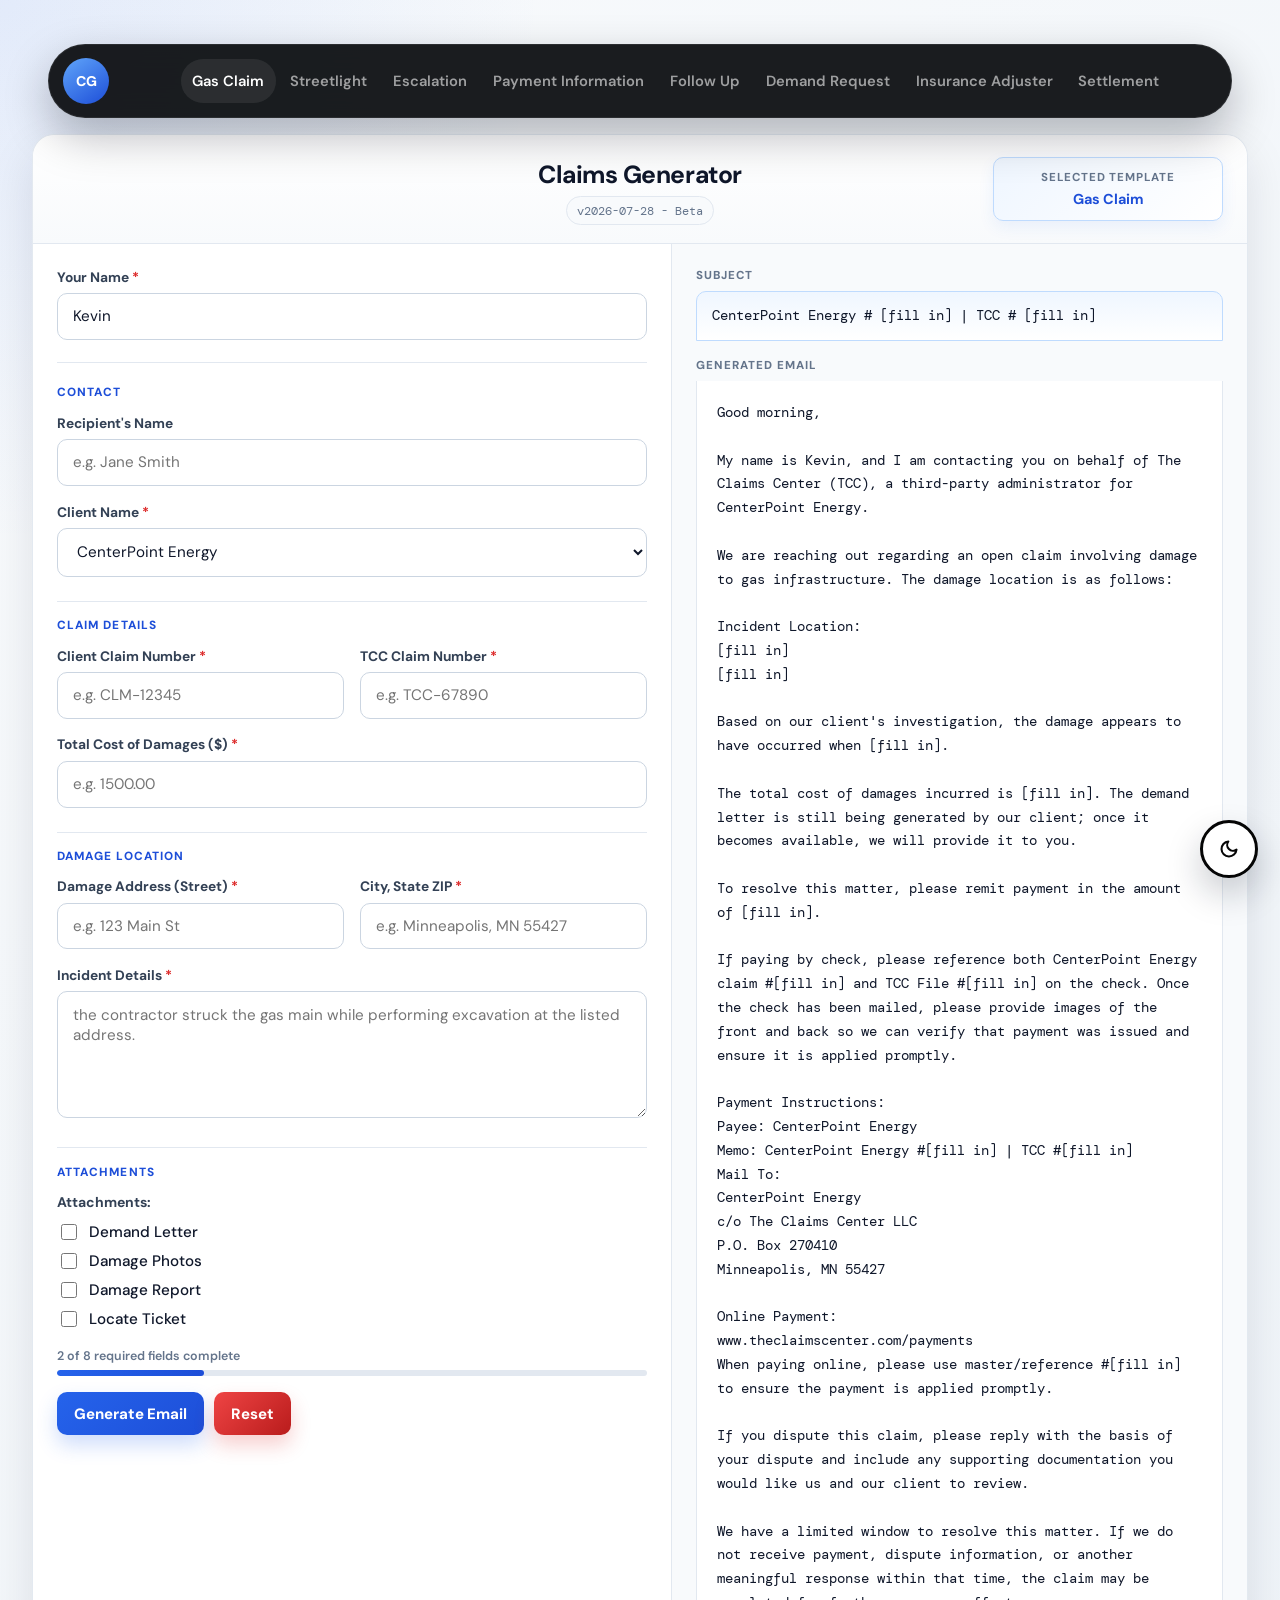
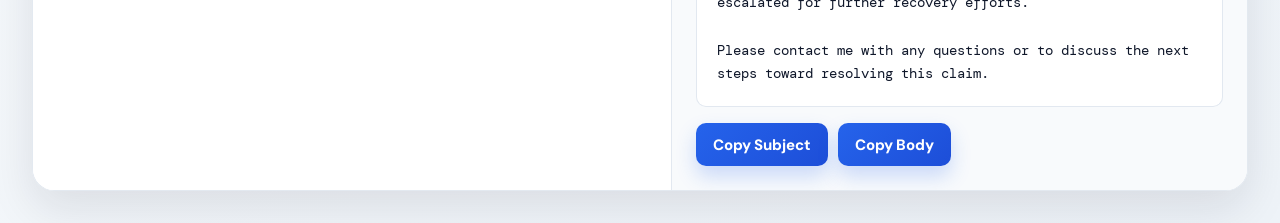
==== commit 076d0907: "Improve gas and streetlight claim templates" ====
--- a/index.html
+++ b/index.html
@@ -34,7 +34,7 @@
       <header class="app-header app-header-centered">
         <div class="header-title-block">
           <h1>Claims Generator</h1>
-          <span class="app-version" id="appVersion">v2026-06-25 - Stable</span>
+          <span class="app-version" id="appVersion">v2026-07-28 - Beta</span>
         </div>
         <div class="template-cue header-template-cue" id="selectedTemplateIndicator">
           <span>Selected Template</span>
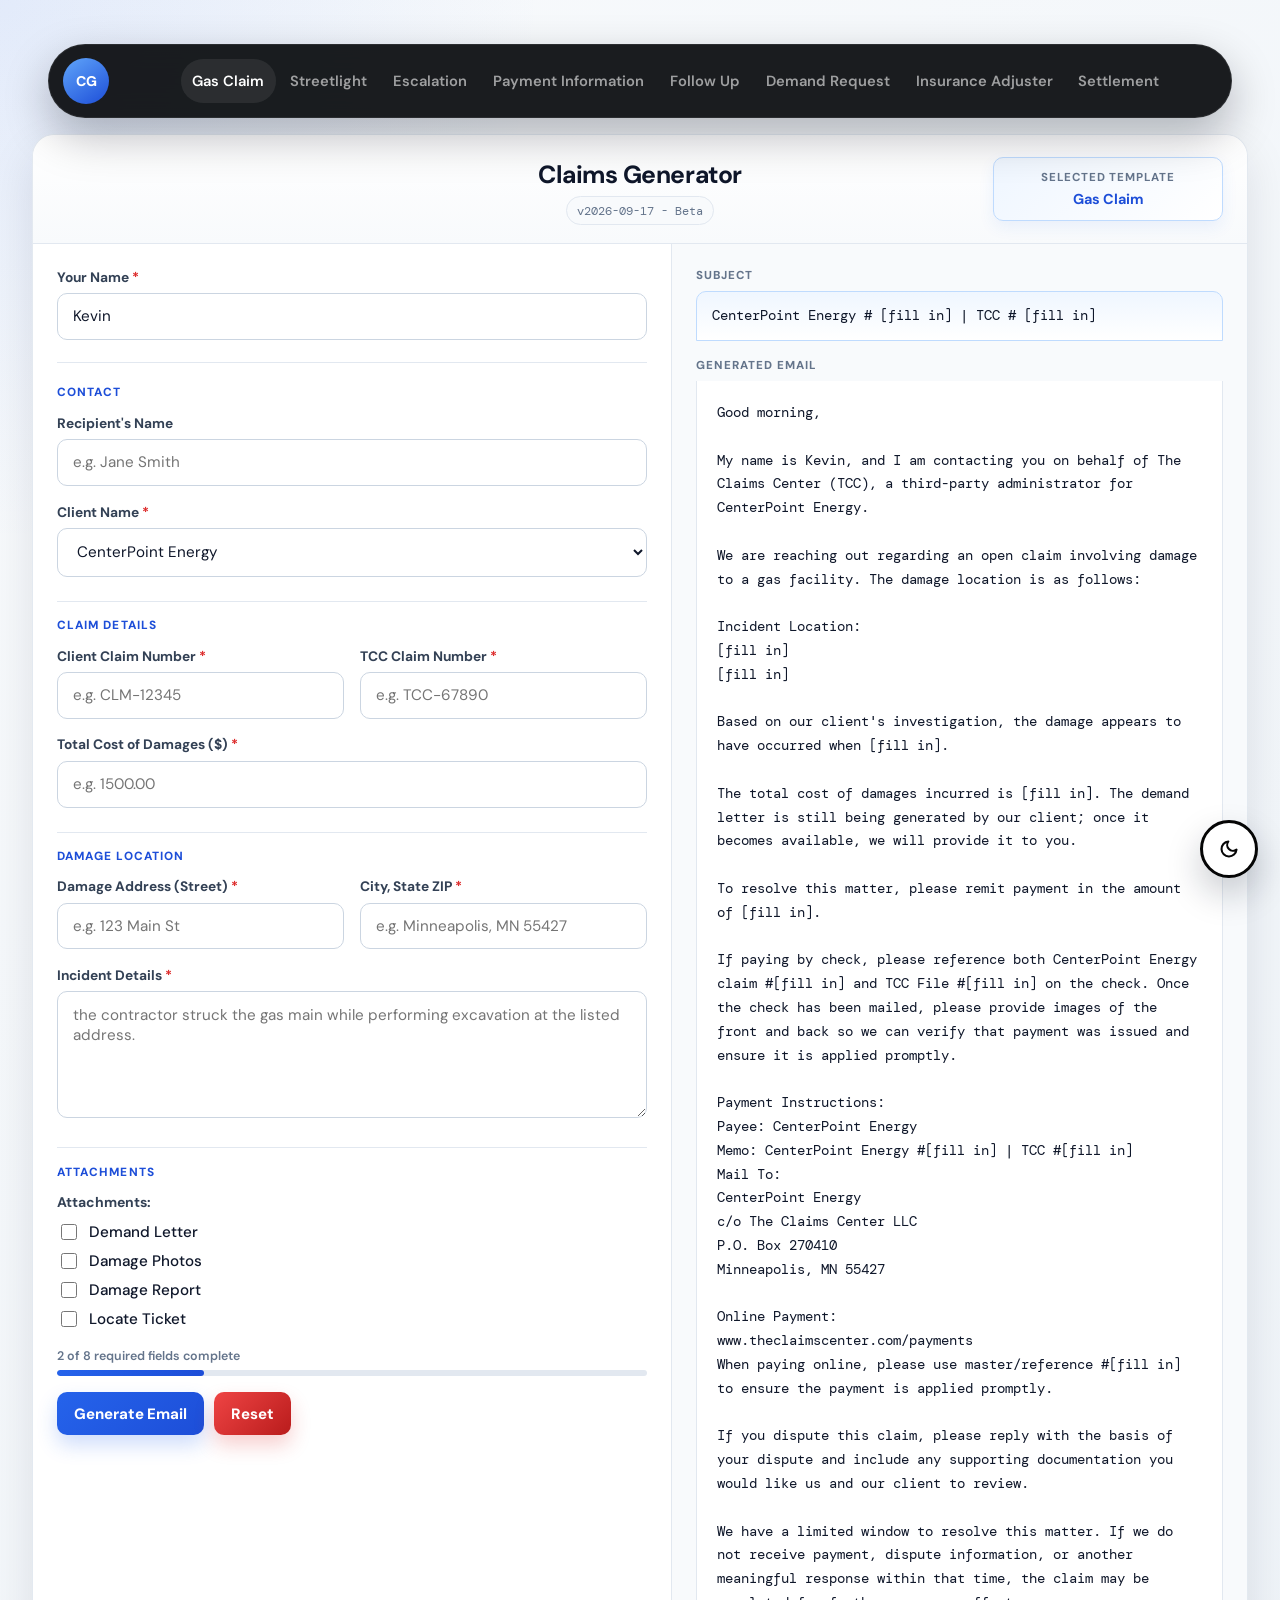
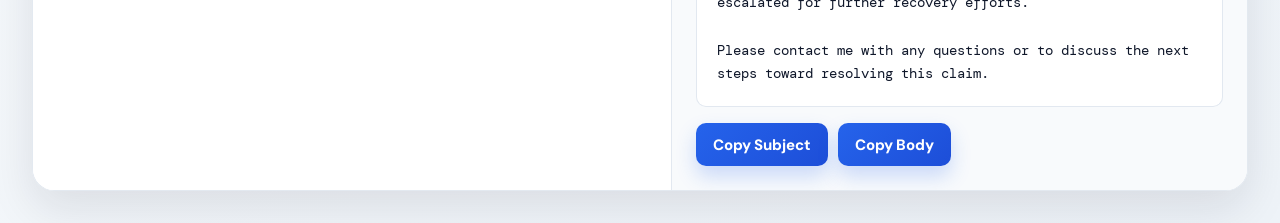
==== commit eb21a01d: "Fix settlement validation and add insurance demand pending option" ====
--- a/index.html
+++ b/index.html
@@ -34,7 +34,7 @@
       <header class="app-header app-header-centered">
         <div class="header-title-block">
           <h1>Claims Generator</h1>
-          <span class="app-version" id="appVersion">v2026-07-28 - Beta</span>
+          <span class="app-version" id="appVersion">v2026-09-17 - Beta</span>
         </div>
         <div class="template-cue header-template-cue" id="selectedTemplateIndicator">
           <span>Selected Template</span>
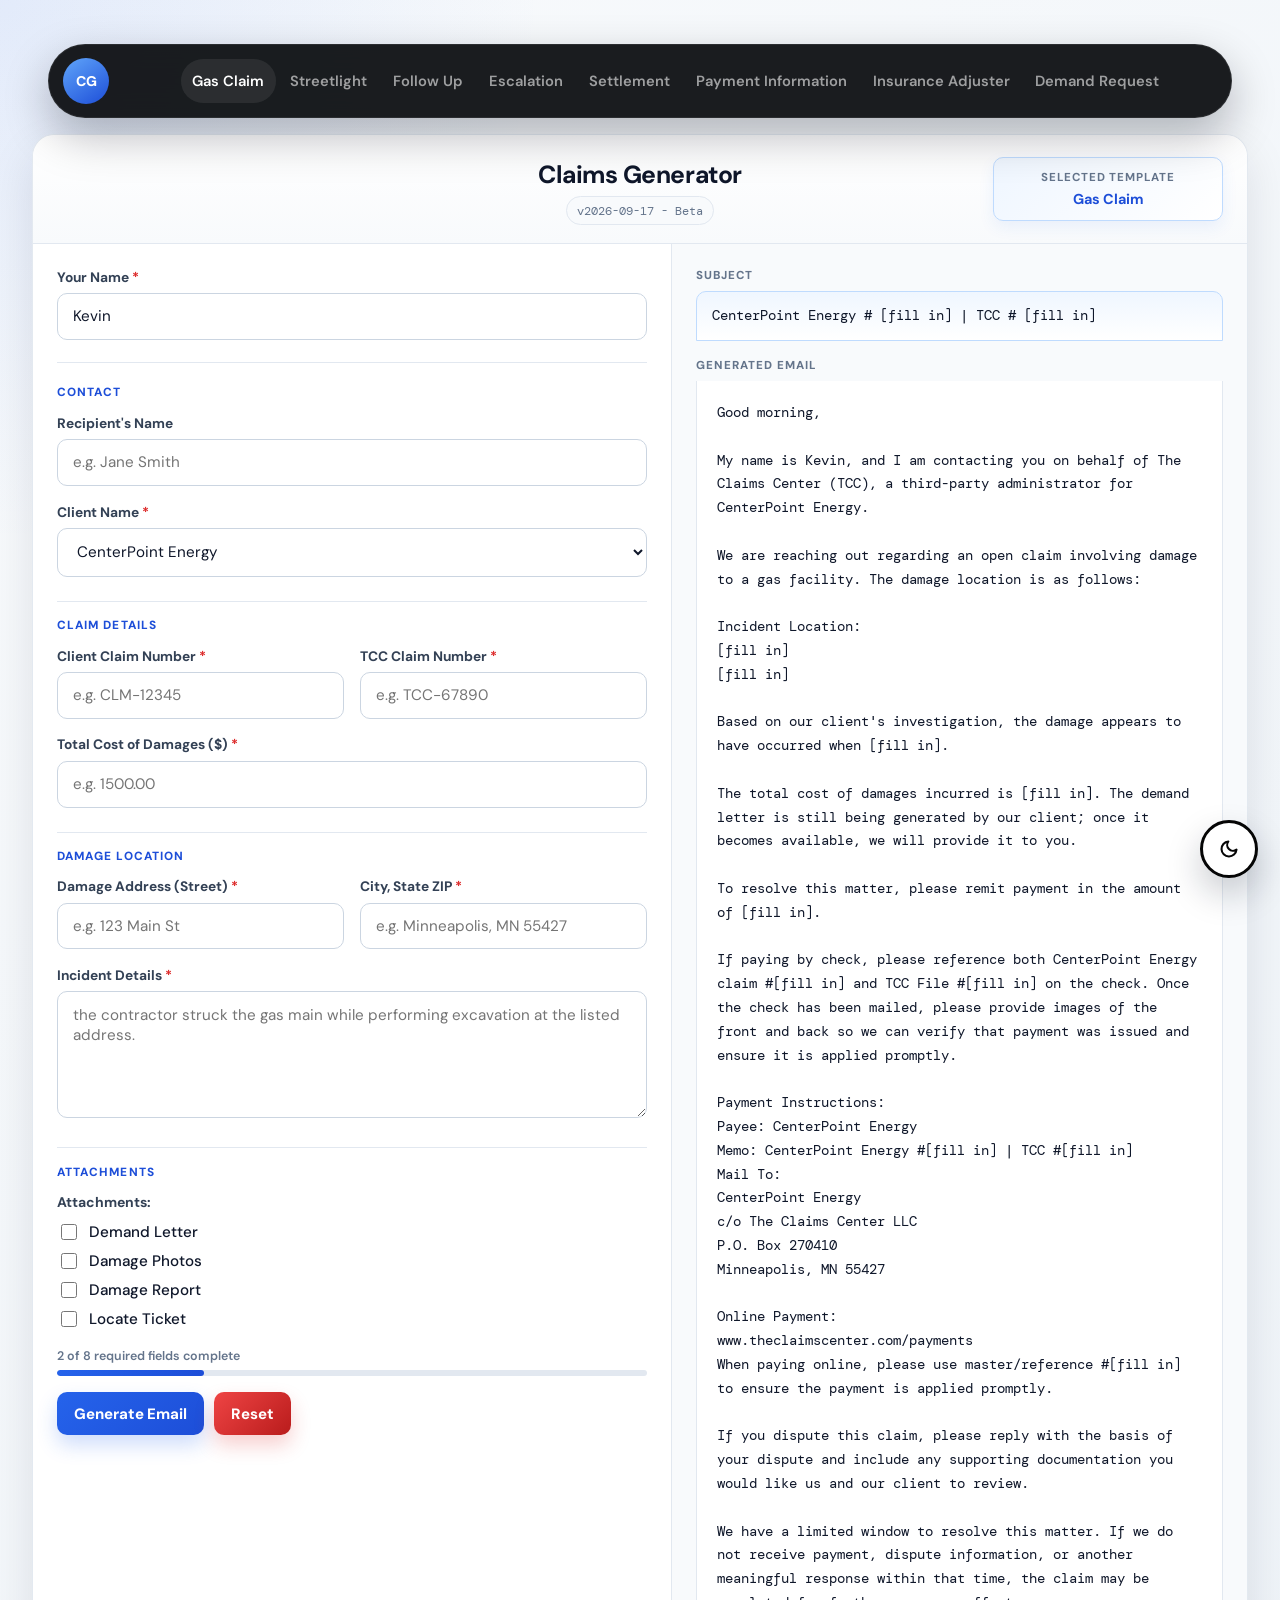
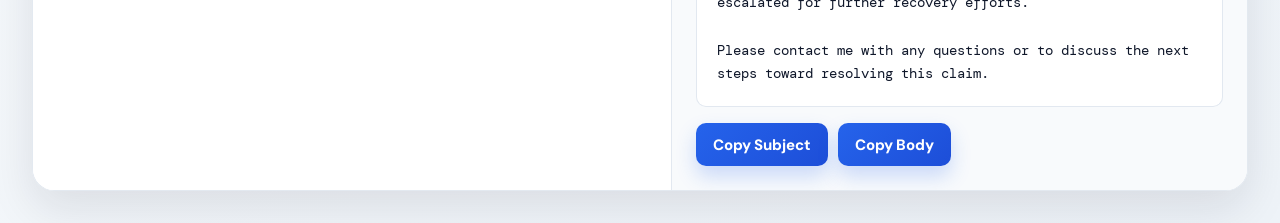
==== commit 5e6a4cdf: "Add Northwestern Energy and reorder claim navigation" ====
--- a/index.html
+++ b/index.html
@@ -19,12 +19,12 @@
       <nav class="topbar-nav" aria-label="Primary navigation">
         <button type="button" class="active" onclick="setClaimTypeFromShortcut('gas')">Gas Claim</button>
         <button type="button" onclick="setClaimTypeFromShortcut('streetlight')">Streetlight</button>
+        <button type="button" onclick="setClaimTypeFromShortcut('followup')">Follow Up</button>
         <button type="button" onclick="setClaimTypeFromShortcut('escalation')">Escalation</button>
+        <button type="button" onclick="setClaimTypeFromShortcut('settlement')">Settlement</button>
         <button type="button" onclick="setClaimTypeFromShortcut('payment')">Payment Information</button>
-        <button type="button" onclick="setClaimTypeFromShortcut('followup')">Follow Up</button>
+        <button type="button" onclick="setClaimTypeFromShortcut('insurance')">Insurance Adjuster</button>
         <button type="button" onclick="setClaimTypeFromShortcut('demand')">Demand Request</button>
-        <button type="button" onclick="setClaimTypeFromShortcut('insurance')">Insurance Adjuster</button>
-        <button type="button" onclick="setClaimTypeFromShortcut('settlement')">Settlement</button>
       </nav>
     </header>
   </div>
@@ -47,12 +47,12 @@
           <select id="claimType" class="hidden-control" onchange="handleClaimTypeChange()" aria-hidden="true" tabindex="-1">
             <option value="gas">Gas Claim</option>
             <option value="streetlight">Streetlight Claim</option>
+            <option value="followup">Follow Up</option>
             <option value="escalation">Escalation of Claim</option>
+            <option value="settlement">Settlement Calculator</option>
             <option value="payment">Payment Information</option>
-            <option value="followup">Follow Up</option>
+            <option value="insurance">Insurance Adjuster</option>
             <option value="demand">Demand Request</option>
-            <option value="insurance">Insurance Adjuster</option>
-            <option value="settlement">Settlement Calculator</option>
           </select>
 
           <div class="section" id="senderSection">
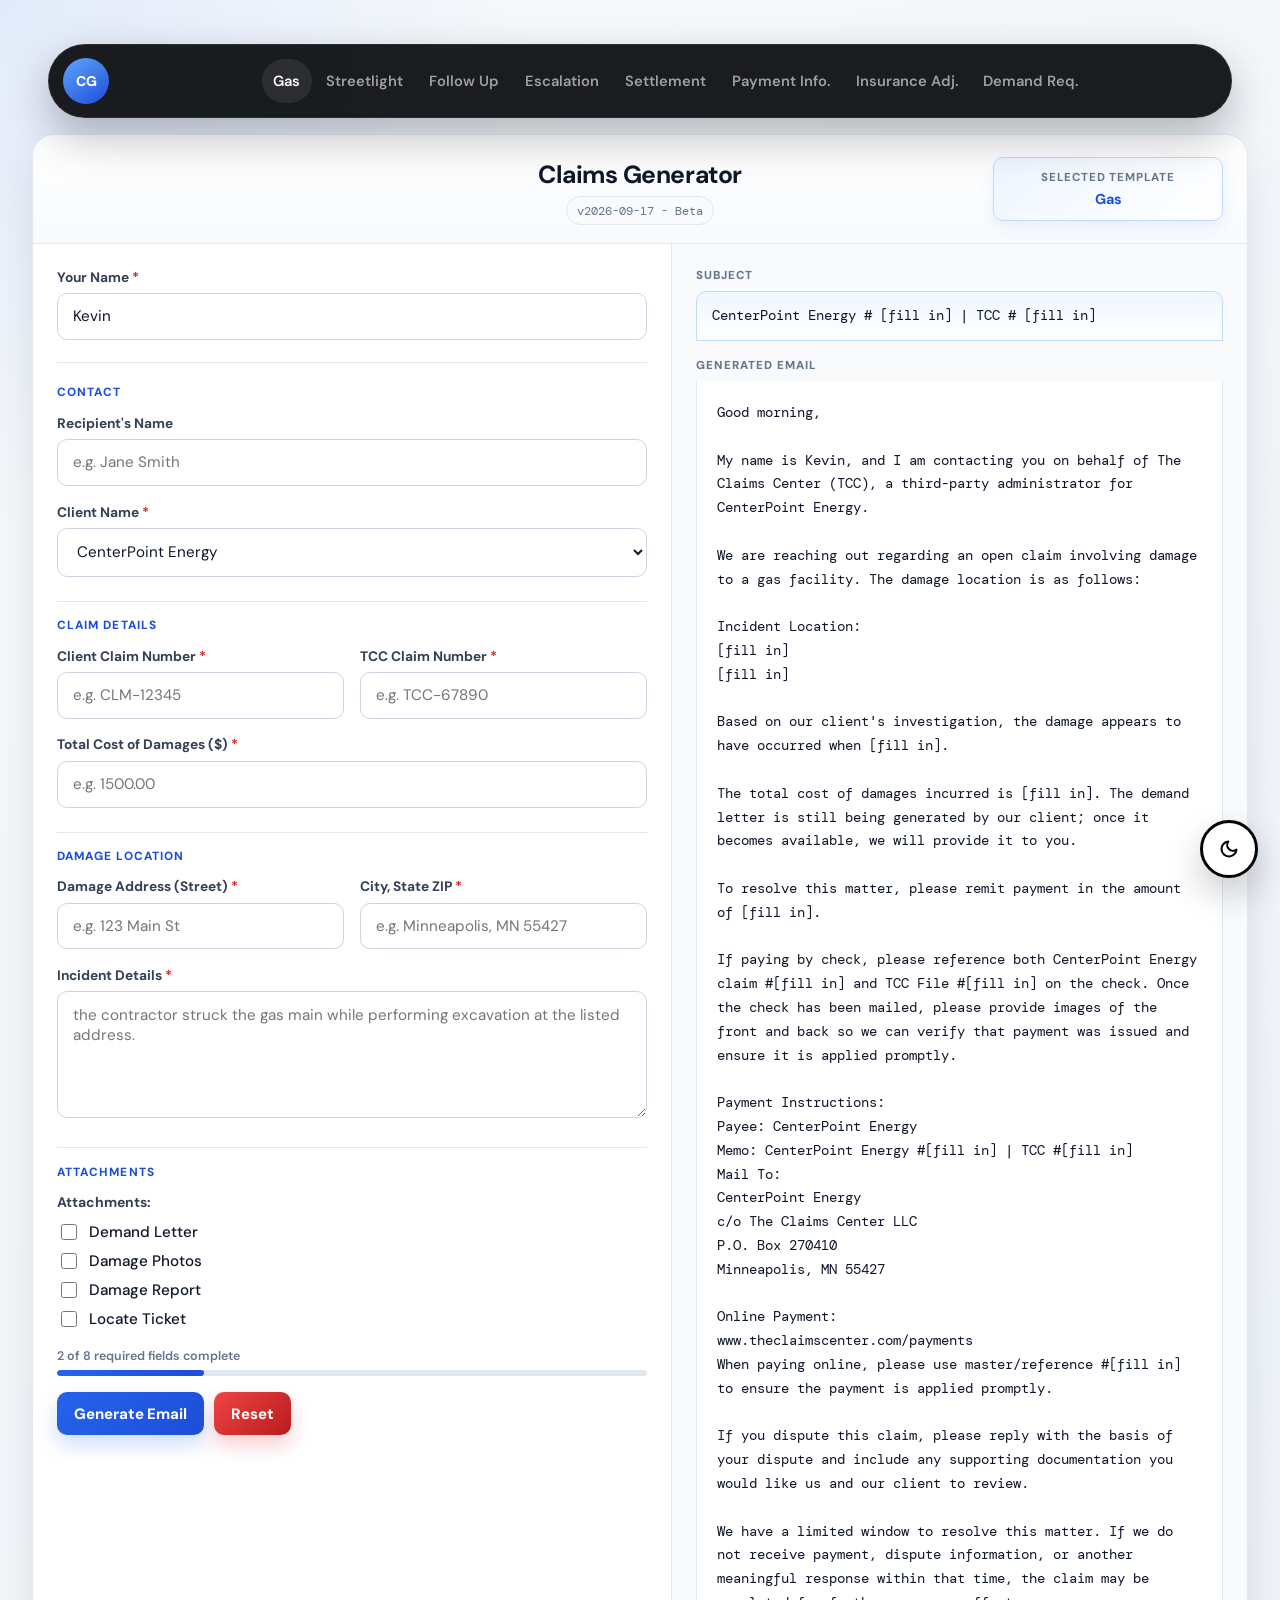
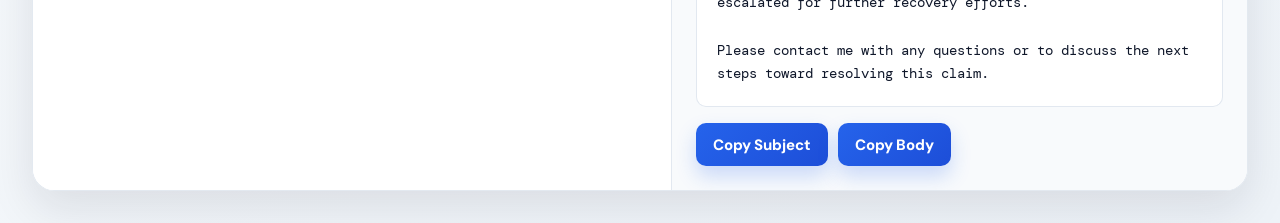
==== commit e44d01f5: "Shorten claim navigation labels" ====
--- a/index.html
+++ b/index.html
@@ -17,14 +17,14 @@
         <span class="brand-mark">CG</span>
       </button>
       <nav class="topbar-nav" aria-label="Primary navigation">
-        <button type="button" class="active" onclick="setClaimTypeFromShortcut('gas')">Gas Claim</button>
+        <button type="button" class="active" onclick="setClaimTypeFromShortcut('gas')">Gas</button>
         <button type="button" onclick="setClaimTypeFromShortcut('streetlight')">Streetlight</button>
         <button type="button" onclick="setClaimTypeFromShortcut('followup')">Follow Up</button>
         <button type="button" onclick="setClaimTypeFromShortcut('escalation')">Escalation</button>
         <button type="button" onclick="setClaimTypeFromShortcut('settlement')">Settlement</button>
-        <button type="button" onclick="setClaimTypeFromShortcut('payment')">Payment Information</button>
-        <button type="button" onclick="setClaimTypeFromShortcut('insurance')">Insurance Adjuster</button>
-        <button type="button" onclick="setClaimTypeFromShortcut('demand')">Demand Request</button>
+        <button type="button" onclick="setClaimTypeFromShortcut('payment')">Payment Info.</button>
+        <button type="button" onclick="setClaimTypeFromShortcut('insurance')">Insurance Adj.</button>
+        <button type="button" onclick="setClaimTypeFromShortcut('demand')">Demand Req.</button>
       </nav>
     </header>
   </div>
@@ -38,21 +38,21 @@
         </div>
         <div class="template-cue header-template-cue" id="selectedTemplateIndicator">
           <span>Selected Template</span>
-          <strong>Gas Claim</strong>
+          <strong>Gas</strong>
         </div>
       </header>
 
       <main class="workspace" id="claimWorkspace">
         <section class="form-panel">
           <select id="claimType" class="hidden-control" onchange="handleClaimTypeChange()" aria-hidden="true" tabindex="-1">
-            <option value="gas">Gas Claim</option>
+            <option value="gas">Gas</option>
             <option value="streetlight">Streetlight Claim</option>
             <option value="followup">Follow Up</option>
             <option value="escalation">Escalation of Claim</option>
             <option value="settlement">Settlement Calculator</option>
-            <option value="payment">Payment Information</option>
-            <option value="insurance">Insurance Adjuster</option>
-            <option value="demand">Demand Request</option>
+            <option value="payment">Payment Info.</option>
+            <option value="insurance">Insurance Adj.</option>
+            <option value="demand">Demand Req.</option>
           </select>
 
           <div class="section" id="senderSection">
